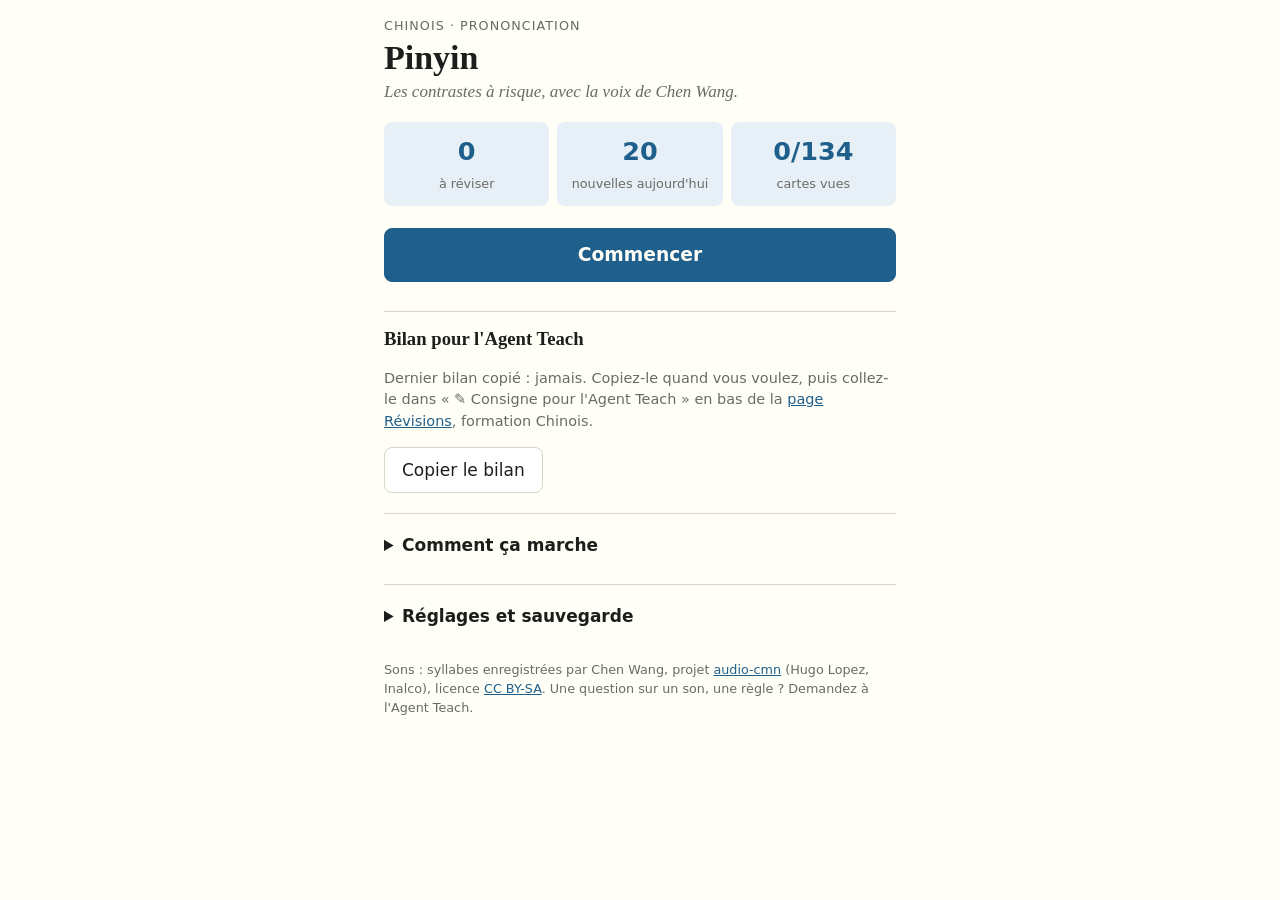
==== index.html @ 3c891494 "Page Pinyin : cartes de prononciation des contrastes à risque Production (écouter, s'enregistrer, co" ====
<!doctype html>
<html lang="fr">
<head>
  <meta charset="utf-8">
  <meta name="viewport" content="width=device-width, initial-scale=1, viewport-fit=cover">
  <title>Pinyin</title>
  <meta name="description" content="Cartes de prononciation du pinyin : écouter, s'enregistrer, comparer.">
  <meta name="theme-color" content="#1f5f8b">
  <meta name="apple-mobile-web-app-capable" content="yes">
  <meta name="mobile-web-app-capable" content="yes">
  <meta name="apple-mobile-web-app-title" content="Pinyin">
  <link rel="apple-touch-icon" href="icone-180.png">
  <link rel="manifest" href="manifest.json">
  <link rel="stylesheet" href="style.css">
</head>
<body>
<main id="zone" aria-live="polite"><p>Chargement…</p></main>
<script src="paquet.js"></script>
<script src="srs.js"></script>
<script src="ton.js"></script>
<script src="app.js"></script>
</body>
</html>
---- style.css ----
/* Page Pinyin : mêmes couleurs et polices que les formations (Dynamique atmosphere/assets/style.css),
   mise en page pensée pour un téléphone tenu d'une main. Polices système : la page doit marcher hors ligne. */

:root {
  --bg: #fffff8;
  --fg: #1d1d1b;
  --muted: #6b6b66;
  --rule: #d9d6c8;
  --accent: #1f5f8b;
  --accent-soft: #e7f0f6;
  --warm: #b4462b;
  --warm-soft: #f8ebe6;
  --ok: #2e7d4f;
  --ok-soft: #e6f3eb;
  --ko: #b23a3a;
  --ko-soft: #f7e6e6;
  --card: #ffffff;
  --serif: "Source Serif 4", Georgia, "Times New Roman", serif;
  --sans: -apple-system, "Segoe UI", system-ui, sans-serif;
}

@media (prefers-color-scheme: dark) {
  :root {
    --bg: #161614;
    --fg: #e8e6df;
    --muted: #a19f97;
    --rule: #3a3934;
    --accent: #7fb6dc;
    --accent-soft: #1b2a35;
    --warm: #e38b72;
    --warm-soft: #33221d;
    --ok: #74c493;
    --ok-soft: #18291f;
    --ko: #e88a8a;
    --ko-soft: #321c1c;
    --card: #1e1e1b;
  }
}

* { box-sizing: border-box; }
html { font-size: 17px; -webkit-text-size-adjust: 100%; }
body {
  margin: 0; background: var(--bg); color: var(--fg);
  font-family: var(--serif); line-height: 1.5; -webkit-font-smoothing: antialiased;
}
main {
  max-width: 32rem; margin: 0 auto;
  padding: calc(16px + env(safe-area-inset-top)) 16px calc(24px + env(safe-area-inset-bottom));
}
a { color: var(--accent); }

header h1 { font-size: 2rem; margin: 0; line-height: 1.1; }
.kicker { font-family: var(--sans); font-size: 0.75rem; letter-spacing: 0.08em; text-transform: uppercase; color: var(--muted); margin: 0 0 0.2rem; }
.sous-titre { color: var(--muted); font-style: italic; margin: 0.2rem 0 1rem; }
.info { font-family: var(--sans); font-size: 0.85rem; color: var(--muted); }
.alerte { font-family: var(--sans); font-size: 0.9rem; background: var(--ko-soft); color: var(--ko); padding: 0.6rem 0.8rem; border-radius: 6px; }
.ok { color: var(--ok); font-family: var(--sans); }
.ko { color: var(--ko); font-family: var(--sans); }

/* Boutons : grands, faciles à toucher */
button, .bouton {
  font-family: var(--sans); font-size: 1rem; font-weight: 500;
  padding: 0.7rem 1rem; min-height: 44px; border-radius: 8px;
  border: 1px solid var(--rule); background: var(--card); color: var(--fg);
  cursor: pointer; display: inline-block; touch-action: manipulation;
}
button:disabled { opacity: 0.55; cursor: default; }
button.principal { background: var(--accent); border-color: var(--accent); color: var(--bg); font-weight: 600; }
button.principal.enregistre { background: var(--warm); border-color: var(--warm); }
button.danger { color: var(--ko); border-color: var(--ko); }
button.lien { border: none; background: none; padding: 0.4rem 0; color: var(--muted); min-height: 0; }
main > button.principal { width: 100%; margin: 0.5rem 0; font-size: 1.1rem; padding: 0.9rem; }
input[type="number"] { font: inherit; width: 4.5rem; padding: 0.3rem; margin-left: 0.4rem; border: 1px solid var(--rule); border-radius: 6px; background: var(--card); color: var(--fg); }

/* Accueil */
.tableau { display: grid; grid-template-columns: repeat(3, 1fr); gap: 8px; margin: 0.5rem 0 0.8rem; }
.tableau div { background: var(--accent-soft); border-radius: 8px; padding: 0.6rem 0.4rem; text-align: center; }
.tableau b { display: block; font-family: var(--sans); font-size: 1.5rem; color: var(--accent); }
.tableau span { font-family: var(--sans); font-size: 0.75rem; color: var(--muted); }
.bloc { border-top: 1px solid var(--rule); margin-top: 1.2rem; padding-top: 0.8rem; }
.bloc h2 { font-size: 1.1rem; margin: 0 0 0.3rem; }
summary { font-family: var(--sans); font-weight: 600; cursor: pointer; padding: 0.3rem 0; }
details p { font-size: 0.95rem; }
textarea { width: 100%; min-height: 10rem; margin: 0.5rem 0; font: 0.8rem/1.4 ui-monospace, Menlo, Consolas, monospace; padding: 0.5rem; border: 1px solid var(--rule); border-radius: 6px; background: var(--card); color: var(--fg); }
footer { margin-top: 1.5rem; font-family: var(--sans); font-size: 0.75rem; color: var(--muted); }

/* Carte */
.haut { display: flex; justify-content: space-between; align-items: center; }
.compteur { font-family: var(--sans); font-size: 0.9rem; color: var(--muted); }
.groupe { font-family: var(--sans); font-size: 0.8rem; color: var(--muted); margin: 0.2rem 0 0.6rem; }
.pastille { background: var(--warm-soft); color: var(--warm); border-radius: 999px; padding: 0.05rem 0.5rem; font-weight: 600; }
.carte { background: var(--card); border: 1px solid var(--rule); border-radius: 12px; padding: 1rem; }
.consigne { font-family: var(--sans); font-size: 0.9rem; color: var(--muted); margin: 0 0 0.5rem; text-align: center; }
.syllabe { font-size: 4rem; text-align: center; line-height: 1.2; margin: 0.3rem 0 0.8rem; }
.actions { display: flex; flex-wrap: wrap; gap: 8px; justify-content: center; margin: 0.5rem 0; }
.actions button { flex: 1 1 auto; }
.ecoute { display: block; margin: 0.5rem auto 1rem; width: 5.5rem; height: 5.5rem; border-radius: 50%; font-size: 2rem; background: var(--accent-soft); color: var(--accent); border-color: var(--accent); }
.choix { display: grid; grid-template-columns: 1fr 1fr; gap: 10px; }
.choix button { font-family: var(--serif); font-size: 1.8rem; padding: 0.6rem; position: relative; }
.choix small, .note small { display: block; font-family: var(--sans); font-size: 0.7rem; color: var(--muted); font-weight: 400; }
.choix small { position: absolute; top: 4px; left: 8px; }
.choix button.juste { background: var(--ok-soft); border-color: var(--ok); color: var(--ok); opacity: 1; }
.choix button.faux { background: var(--ko-soft); border-color: var(--ko); color: var(--ko); opacity: 1; }
.notes { display: grid; grid-template-columns: repeat(4, 1fr); gap: 6px; margin-top: 0.8rem; }
.notes.deux { grid-template-columns: 1fr 1fr; }
.note { padding: 0.5rem 0.2rem; font-size: 0.85rem; }
.note.n1 { border-color: var(--ko); color: var(--ko); }
.note.n2 { border-color: var(--warm); color: var(--warm); }
.note.n3 { border-color: var(--ok); color: var(--ok); }
.note.n4 { border-color: var(--accent); color: var(--accent); }
.courbe-boite { margin-top: 0.6rem; }
canvas.courbe { width: 100%; height: 150px; display: block; background: var(--bg); border-radius: 8px; }
.legende { font-family: var(--sans); font-size: 0.75rem; margin: 0.2rem 0 0; display: flex; gap: 0.8rem; flex-wrap: wrap; }
.l-modele { color: var(--accent); font-weight: 600; }
.l-moi { color: var(--warm); font-weight: 600; }
.l-info { color: var(--muted); }
.fin { text-align: center; }
.fin button { display: block; width: 100%; margin-top: 0.6rem; }
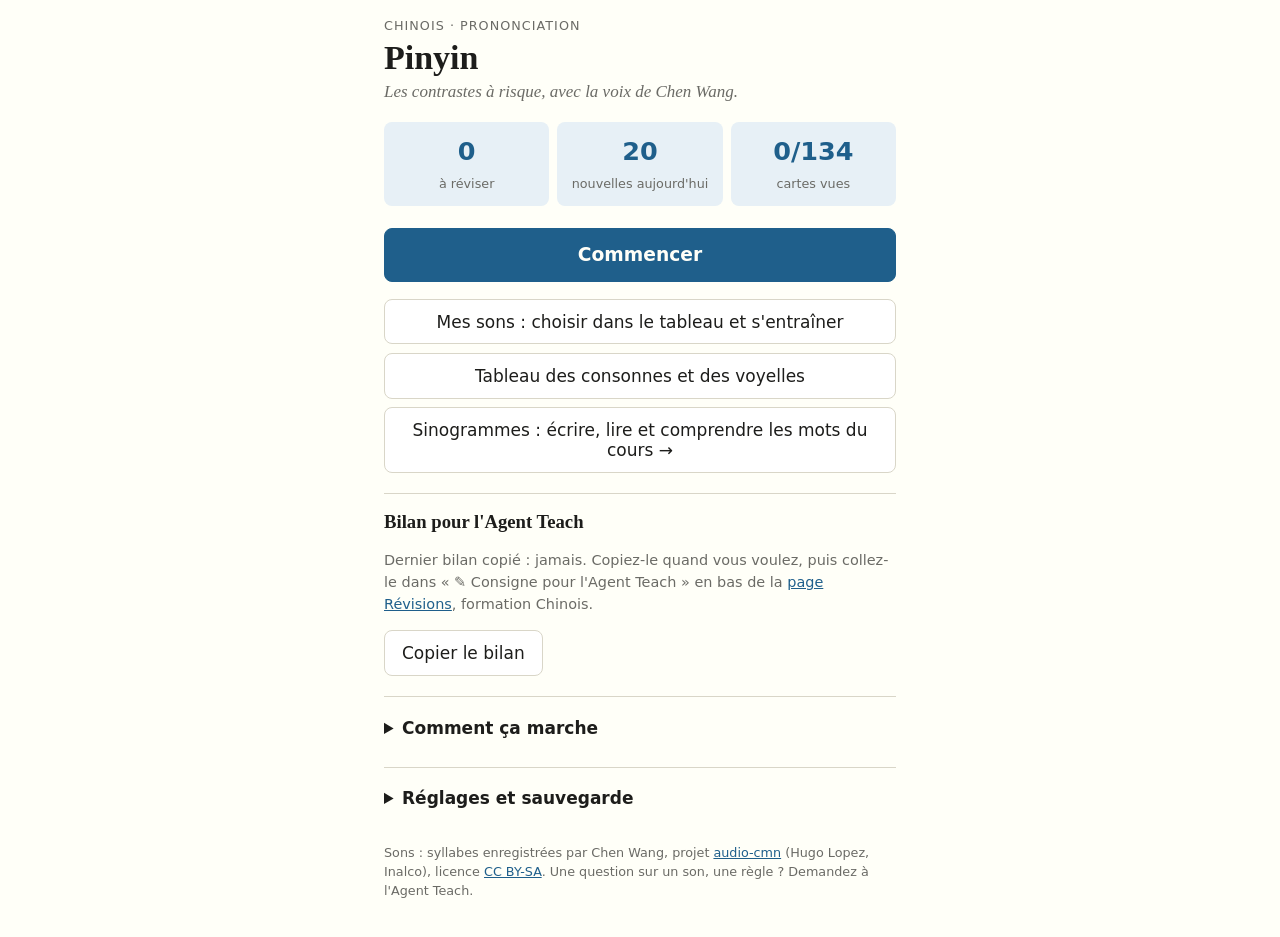
==== commit b162589a: "Sinogrammes : ma prononciation comparée au modèle, et lecture de tête Cartes de lecture : s'enregist" ====
--- a/index.html
+++ b/index.html
@@ -18,6 +18,7 @@
 <script src="paquet.js"></script>
 <script src="srs.js"></script>
 <script src="ton.js"></script>
+<script src="voix.js"></script>
 <script src="app.js"></script>
 </body>
 </html>
--- a/style.css
+++ b/style.css
@@ -15,6 +15,7 @@
   --ko: #b23a3a;
   --ko-soft: #f7e6e6;
   --card: #ffffff;
+  --violet: #7a4a9e;
   --serif: "Source Serif 4", Georgia, "Times New Roman", serif;
   --sans: -apple-system, "Segoe UI", system-ui, sans-serif;
 }
@@ -34,6 +35,7 @@
     --ko: #e88a8a;
     --ko-soft: #321c1c;
     --card: #1e1e1b;
+    --violet: #c4a3e3;
   }
 }
 
@@ -65,6 +67,7 @@
   cursor: pointer; display: inline-block; touch-action: manipulation;
 }
 button:disabled { opacity: 0.55; cursor: default; }
+[hidden] { display: none !important; } /* sinon display: inline-block l'emporte sur hidden */
 button.principal { background: var(--accent); border-color: var(--accent); color: var(--bg); font-weight: 600; }
 button.principal.enregistre { background: var(--warm); border-color: var(--warm); }
 button.danger { color: var(--ko); border-color: var(--ko); }
@@ -114,5 +117,31 @@
 .l-modele { color: var(--accent); font-weight: 600; }
 .l-moi { color: var(--warm); font-weight: 600; }
 .l-info { color: var(--muted); }
+/* Tableau des sons : une colonne par manière (consonnes) ou par médiane (voyelles) */
+button.large { display: block; width: 100%; margin: 0.5rem 0; }
+.sons { display: grid; grid-template-columns: repeat(var(--n), 1fr); gap: 5px; margin: 0.6rem 0; }
+.sons-col { font-family: var(--sans); font-size: 0.68rem; color: var(--muted); text-align: center; align-self: end; line-height: 1.2; }
+.sons-ligne { grid-column: 1 / -1; font-family: var(--sans); font-size: 0.75rem; color: var(--muted); margin: 0.5rem 0 0; }
+.sons button { padding: 0.35rem 0.1rem; min-height: 52px; text-align: center; }
+.sons button b { display: block; font-family: var(--serif); font-size: 1.3rem; line-height: 1.2; }
+.sons button small { display: block; font-family: var(--serif); font-size: 0.8rem; color: var(--muted); font-weight: 400; }
+/* Graphie après une consonne (iou → -iu) ou après j, q, x (ü → -u) ; mêmes couleurs dans la note sous le tableau */
+.apres-consonne { color: var(--warm); }
+.apres-jqx { color: var(--violet); }
+.sons button small span { white-space: nowrap; }
+.sons button.joue { background: var(--accent-soft); border-color: var(--accent); }
+.sons button.joue b { color: var(--accent); }
+/* Mes sons : cases cochées, barre d'action collée en bas de l'écran */
+.sons button.choisi { background: var(--accent-soft); border: 2px solid var(--accent); }
+.sons button.choisi b { color: var(--accent); }
+.barre-choix {
+  position: sticky; bottom: 0; display: flex; gap: 8px; align-items: center; justify-content: space-between;
+  background: var(--bg); border-top: 1px solid var(--rule); margin-top: 1rem;
+  padding: 0.6rem 0 calc(0.6rem + env(safe-area-inset-bottom));
+}
+.barre-choix .principal { flex: 1; }
+.vide { border: 1px dashed var(--rule); border-radius: 8px; opacity: 0.5; }
+.bloc ul { padding-left: 1.1rem; margin: 0.4rem 0 0; }
+.bloc li { margin: 0.25rem 0; }
 .fin { text-align: center; }
 .fin button { display: block; width: 100%; margin-top: 0.6rem; }
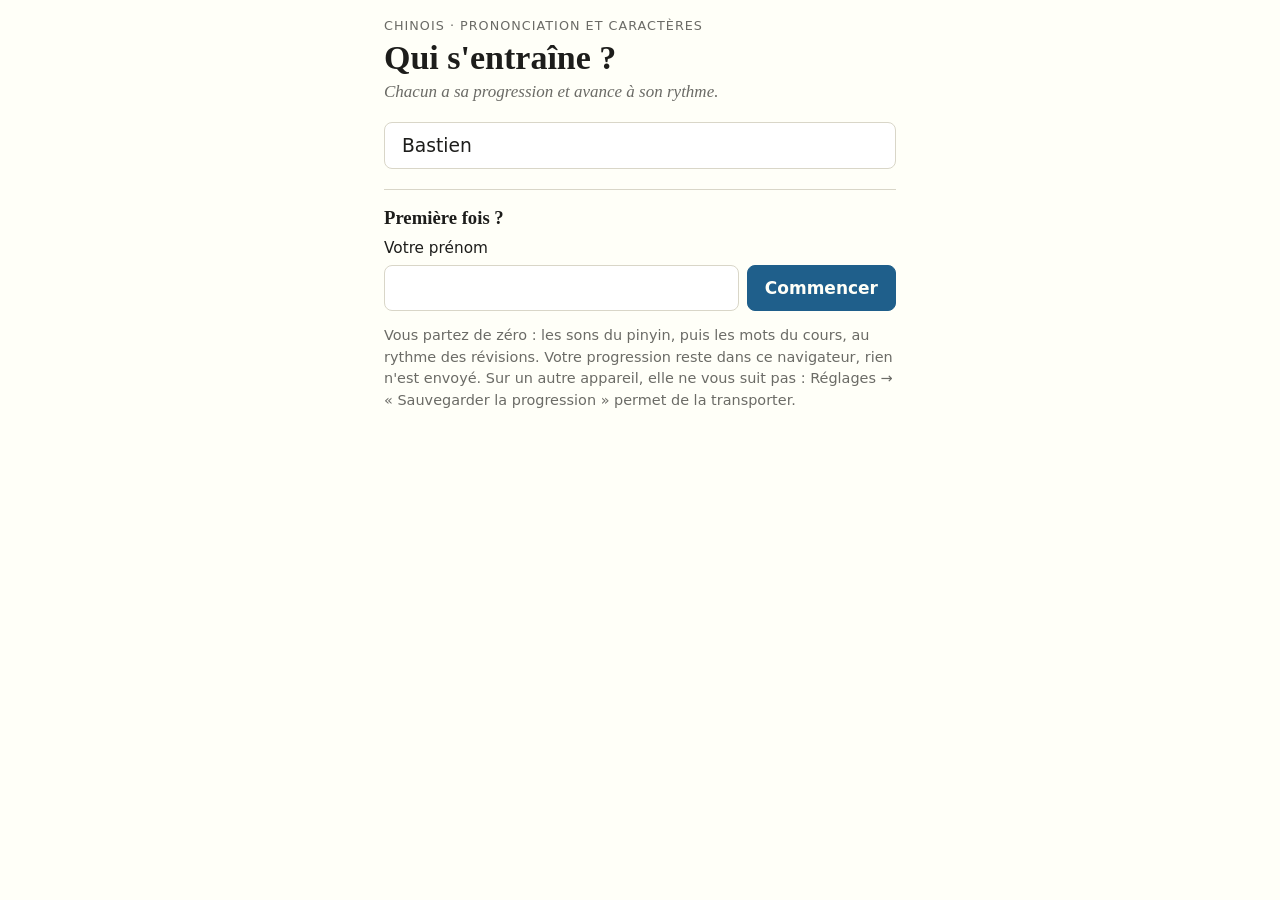
==== commit 32029db4: "Site unifié et profils d'élèves : chacun son prénom et sa progression Co-Authored-By: Claude Opus 5." ====
--- a/index.html
+++ b/index.html
@@ -3,12 +3,12 @@
 <head>
   <meta charset="utf-8">
   <meta name="viewport" content="width=device-width, initial-scale=1, viewport-fit=cover">
-  <title>Pinyin</title>
-  <meta name="description" content="Cartes de prononciation du pinyin : écouter, s'enregistrer, comparer.">
+  <title>Chinois · Pinyin</title>
+  <meta name="description" content="Chinois pour les élèves du cours : la prononciation du pinyin et les caractères des mots du cours, chacun à son rythme.">
   <meta name="theme-color" content="#1f5f8b">
   <meta name="apple-mobile-web-app-capable" content="yes">
   <meta name="mobile-web-app-capable" content="yes">
-  <meta name="apple-mobile-web-app-title" content="Pinyin">
+  <meta name="apple-mobile-web-app-title" content="Chinois">
   <link rel="apple-touch-icon" href="icone-180.png">
   <link rel="manifest" href="manifest.json">
   <link rel="stylesheet" href="style.css">
@@ -17,6 +17,7 @@
 <main id="zone" aria-live="polite"><p>Chargement…</p></main>
 <script src="paquet.js"></script>
 <script src="srs.js"></script>
+<script src="profil.js"></script>
 <script src="ton.js"></script>
 <script src="voix.js"></script>
 <script src="app.js"></script>
--- a/style.css
+++ b/style.css
@@ -145,3 +145,23 @@
 .bloc li { margin: 0.25rem 0; }
 .fin { text-align: center; }
 .fin button { display: block; width: 100%; margin-top: 0.6rem; }
+/* Barre du site, commune aux deux pages : le profil, puis les deux sections */
+.profil-ligne { display: flex; justify-content: space-between; align-items: center; gap: 8px; font-family: var(--sans); font-size: 0.85rem; color: var(--muted); }
+.profil-ligne .lien { font-size: inherit; }
+.profil-ligne span { font-weight: 600; color: var(--fg); overflow: hidden; text-overflow: ellipsis; white-space: nowrap; }
+nav.site { display: grid; grid-template-columns: 1fr 1fr; gap: 6px; margin: 0.3rem 0 1rem; font-family: var(--sans); }
+nav.site a {
+  display: flex; justify-content: center; align-items: center; gap: 0.4em; min-height: 44px; padding: 0.4rem;
+  border: 1px solid var(--rule); border-radius: 8px; background: var(--card); color: var(--fg); text-decoration: none; font-weight: 500;
+}
+nav.site a.actif { background: var(--accent); border-color: var(--accent); color: var(--bg); font-weight: 600; }
+.badge { min-width: 1.5em; padding: 0 0.4em; border-radius: 999px; background: var(--warm); color: var(--bg); font-size: 0.75rem; font-weight: 600; text-align: center; }
+/* Écran « Qui s'entraîne ? » */
+.profils { display: grid; gap: 8px; margin: 0.5rem 0; }
+.profils button { width: 100%; text-align: left; font-size: 1.1rem; }
+.profils button.actif { border: 2px solid var(--accent); background: var(--accent-soft); }
+.profils button small { display: block; font-size: 0.75rem; font-weight: 400; color: var(--muted); }
+.profils button.danger { font-size: 0.95rem; }
+#nouveau label { display: block; font-family: var(--sans); font-size: 0.9rem; margin-bottom: 0.3rem; }
+.nouveau { display: flex; gap: 8px; }
+.nouveau input { flex: 1; min-width: 0; font: inherit; font-size: 1.05rem; padding: 0.5rem 0.6rem; border: 1px solid var(--rule); border-radius: 8px; background: var(--card); color: var(--fg); }
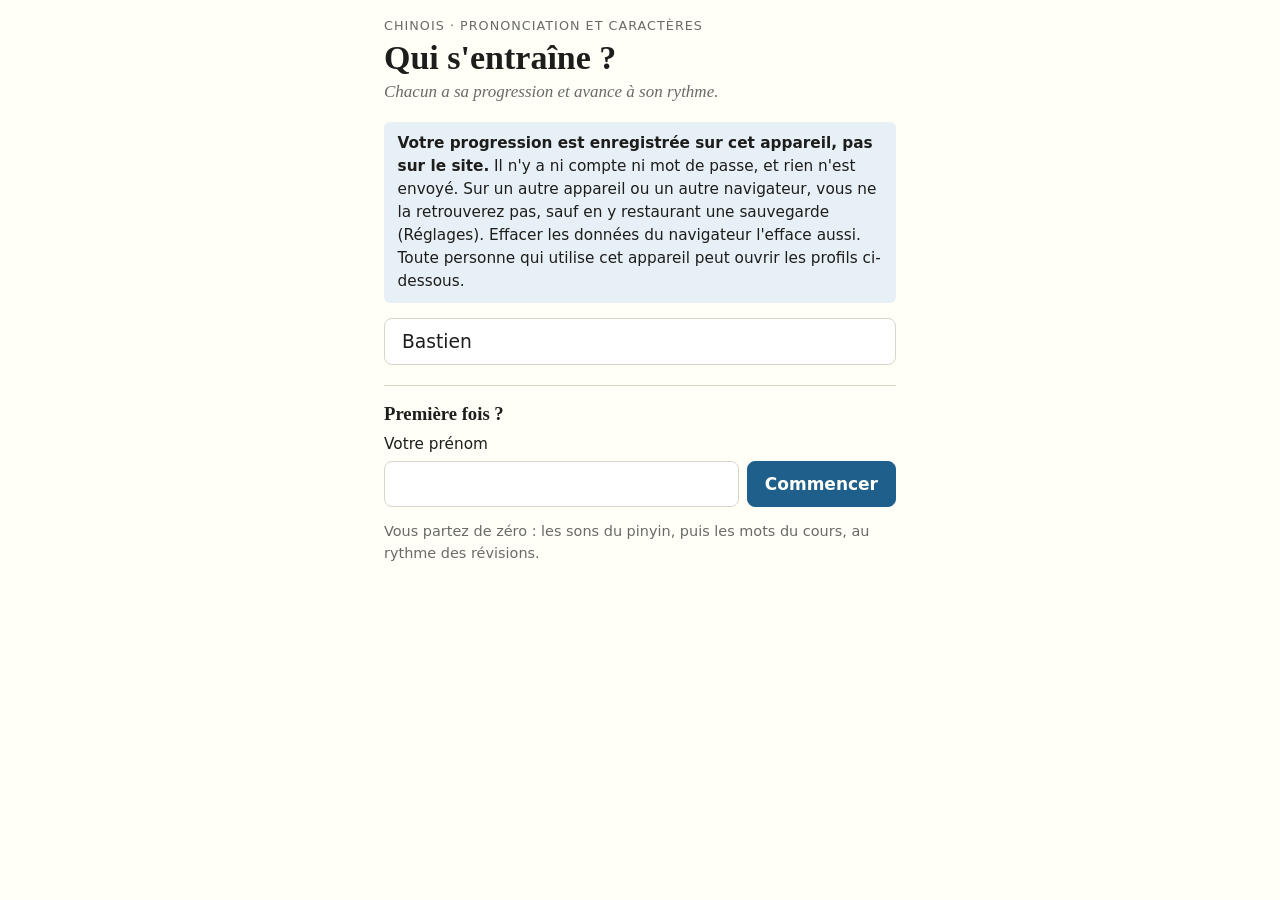
==== commit b9c12c18: "Aucune progression perdue aux mises à jour ; écran « Retrouver mon niveau » Les cartes retirées du p" ====
--- a/index.html
+++ b/index.html
@@ -18,6 +18,7 @@
 <script src="paquet.js"></script>
 <script src="srs.js"></script>
 <script src="profil.js"></script>
+<script src="niveau.js"></script>
 <script src="ton.js"></script>
 <script src="voix.js"></script>
 <script src="app.js"></script>
--- a/style.css
+++ b/style.css
@@ -157,6 +157,7 @@
 nav.site a.actif { background: var(--accent); border-color: var(--accent); color: var(--bg); font-weight: 600; }
 .badge { min-width: 1.5em; padding: 0 0.4em; border-radius: 999px; background: var(--warm); color: var(--bg); font-size: 0.75rem; font-weight: 600; text-align: center; }
 /* Écran « Qui s'entraîne ? » */
+.stockage { font-family: var(--sans); font-size: 0.9rem; background: var(--accent-soft); padding: 0.6rem 0.8rem; border-radius: 6px; }
 .profils { display: grid; gap: 8px; margin: 0.5rem 0; }
 .profils button { width: 100%; text-align: left; font-size: 1.1rem; }
 .profils button.actif { border: 2px solid var(--accent); background: var(--accent-soft); }
@@ -165,3 +166,11 @@
 #nouveau label { display: block; font-family: var(--sans); font-size: 0.9rem; margin-bottom: 0.3rem; }
 .nouveau { display: flex; gap: 8px; }
 .nouveau input { flex: 1; min-width: 0; font: inherit; font-size: 1.05rem; padding: 0.5rem 0.6rem; border: 1px solid var(--rule); border-radius: 8px; background: var(--card); color: var(--fg); }
+
+/* Retrouver mon niveau (niveau.js) : un élément par ligne, son niveau à droite */
+.niveaux ul { list-style: none; padding: 0; margin: 0.4rem 0 0; }
+.niveaux li { display: flex; align-items: center; justify-content: space-between; gap: 0.6rem; padding: 0.35rem 0; border-bottom: 1px solid var(--rule); margin: 0; }
+.niveaux .element { flex: 1; min-width: 0; }
+.niveaux .element small { color: var(--muted); font-family: var(--sans); }
+.niveaux select { font: inherit; font-size: 0.9rem; padding: 0.3rem; max-width: 52%; }
+.niveaux .tout { margin: 0.2rem 0 0.4rem; font-size: 0.9rem; }
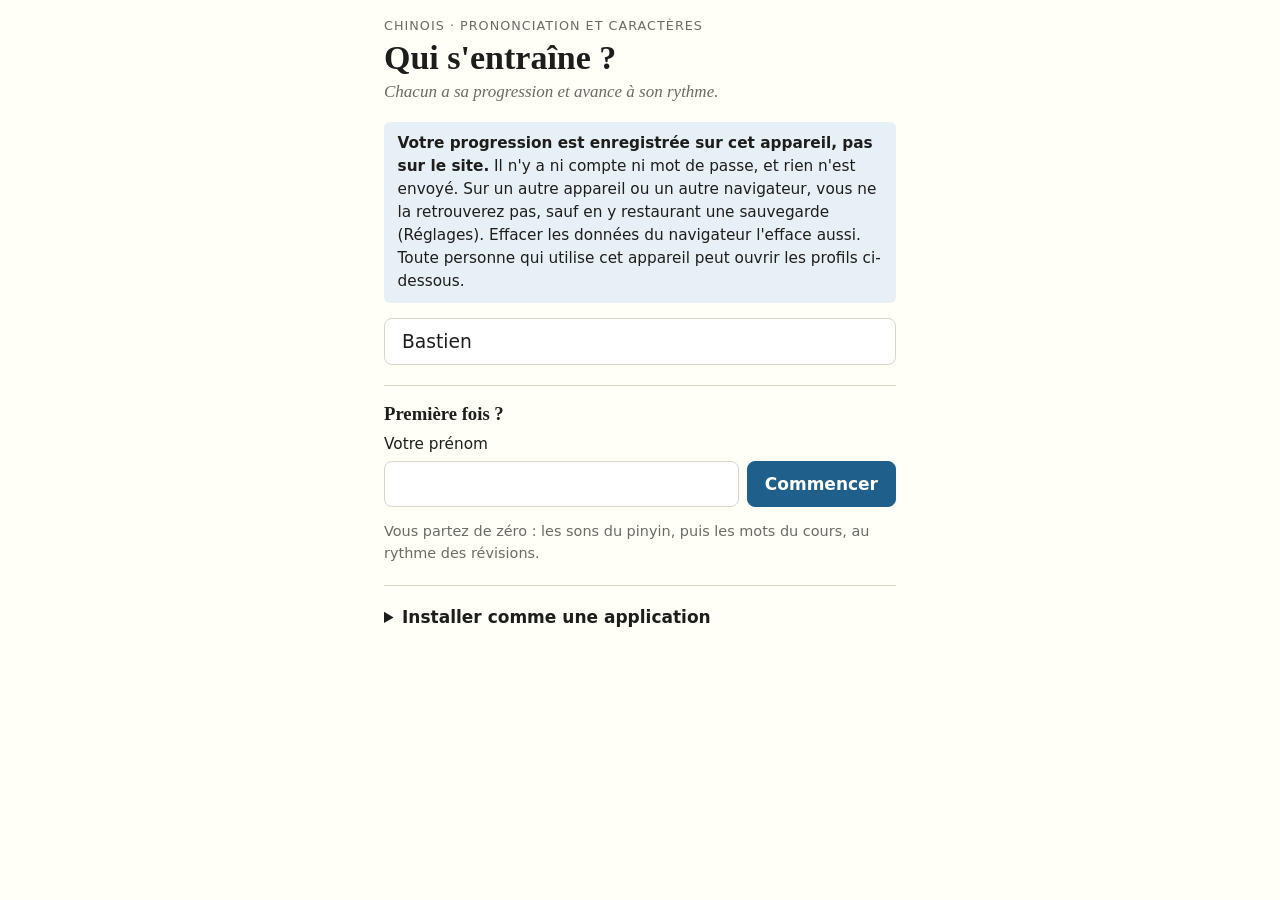
==== commit 60aa7394: "Accueil : onglets Caractères puis Prononciation, lien « Leçons → » distinct ; tuiles non cliquables " ====
--- a/index.html
+++ b/index.html
@@ -18,7 +18,6 @@
 <script src="paquet.js"></script>
 <script src="srs.js"></script>
 <script src="profil.js"></script>
-<script src="niveau.js"></script>
 <script src="ton.js"></script>
 <script src="voix.js"></script>
 <script src="app.js"></script>
--- a/style.css
+++ b/style.css
@@ -71,7 +71,15 @@
 button.principal { background: var(--accent); border-color: var(--accent); color: var(--bg); font-weight: 600; }
 button.principal.enregistre { background: var(--warm); border-color: var(--warm); }
 button.danger { color: var(--ko); border-color: var(--ko); }
-button.lien { border: none; background: none; padding: 0.4rem 0; color: var(--muted); min-height: 0; }
+/* Bouton-lien : couleur des liens, pour qu'on voie qu'il se touche ; souligné au milieu d'une phrase */
+button.lien { border: none; background: none; padding: 0.4rem 0; color: var(--accent); min-height: 0; }
+p button.lien { font-size: inherit; padding: 0; text-decoration: underline; text-underline-offset: 2px; }
+/* Accueil sans progression : reprendre là où l'on en était */
+.reprise { background: var(--accent-soft); border-radius: 8px; padding: 0.7rem 0.8rem; margin: 0.8rem 0; }
+.reprise p { margin: 0 0 0.5rem; font-family: var(--sans); }
+.reprise .boutons { display: flex; flex-wrap: wrap; gap: 8px; }
+.reprise .boutons > * { flex: 1 1 12rem; text-align: center; }
+.reprise .info { margin: 0.5rem 0 0; }
 main > button.principal { width: 100%; margin: 0.5rem 0; font-size: 1.1rem; padding: 0.9rem; }
 input[type="number"] { font: inherit; width: 4.5rem; padding: 0.3rem; margin-left: 0.4rem; border: 1px solid var(--rule); border-radius: 6px; background: var(--card); color: var(--fg); }
 
@@ -90,6 +98,13 @@
 /* Carte */
 .haut { display: flex; justify-content: space-between; align-items: center; }
 .compteur { font-family: var(--sans); font-size: 0.9rem; color: var(--muted); }
+.reste { font-family: var(--sans); font-size: 0.8rem; color: var(--muted); margin: 0.1rem 0 0; }
+.reste b { color: var(--accent); }
+/* Carte passée : bandeau avec « Annuler » */
+.bandeau { display: flex; align-items: center; justify-content: space-between; gap: 8px; font-family: var(--sans); font-size: 0.85rem;
+  background: var(--accent-soft); border-radius: 8px; padding: 0.2rem 0.4rem 0.2rem 0.8rem; margin: 0 0 0.6rem; }
+/* Retrouver mon niveau : recherche */
+.cherche { width: 100%; font: inherit; font-family: var(--sans); padding: 0.6rem; margin: 0.4rem 0; border: 1px solid var(--rule); border-radius: 8px; background: var(--card); color: var(--fg); }
 .groupe { font-family: var(--sans); font-size: 0.8rem; color: var(--muted); margin: 0.2rem 0 0.6rem; }
 .pastille { background: var(--warm-soft); color: var(--warm); border-radius: 999px; padding: 0.05rem 0.5rem; font-weight: 600; }
 .carte { background: var(--card); border: 1px solid var(--rule); border-radius: 12px; padding: 1rem; }
@@ -141,20 +156,26 @@
 }
 .barre-choix .principal { flex: 1; }
 .vide { border: 1px dashed var(--rule); border-radius: 8px; opacity: 0.5; }
-.bloc ul { padding-left: 1.1rem; margin: 0.4rem 0 0; }
+.bloc ul, .bloc ol { padding-left: 1.1rem; margin: 0.4rem 0 0; }
 .bloc li { margin: 0.25rem 0; }
+.appli details { margin: 0.4rem 0; }
+.appli details > :not(summary) { margin-left: 0.2rem; }
+.appli .installer { margin: 0.3rem 0 0.5rem; }
 .fin { text-align: center; }
 .fin button { display: block; width: 100%; margin-top: 0.6rem; }
 /* Barre du site, commune aux deux pages : le profil, puis les deux sections */
 .profil-ligne { display: flex; justify-content: space-between; align-items: center; gap: 8px; font-family: var(--sans); font-size: 0.85rem; color: var(--muted); }
 .profil-ligne .lien { font-size: inherit; }
 .profil-ligne span { font-weight: 600; color: var(--fg); overflow: hidden; text-overflow: ellipsis; white-space: nowrap; }
-nav.site { display: grid; grid-template-columns: 1fr 1fr; gap: 6px; margin: 0.3rem 0 1rem; font-family: var(--sans); }
+nav.site { display: grid; grid-template-columns: 1fr 1fr auto; gap: 6px; margin: 0.3rem 0 1rem; font-family: var(--sans); }
 nav.site a {
   display: flex; justify-content: center; align-items: center; gap: 0.4em; min-height: 44px; padding: 0.4rem;
   border: 1px solid var(--rule); border-radius: 8px; background: var(--card); color: var(--fg); text-decoration: none; font-weight: 500;
 }
 nav.site a.actif { background: var(--accent); border-color: var(--accent); color: var(--bg); font-weight: 600; }
+/* Leçons : pas un onglet de l'appli mais un lien vers des pages à lire, donc sans cadre, souligné, avec une flèche */
+nav.site a.vers-lecons { border-color: transparent; background: none; color: var(--accent); text-decoration: underline;
+  text-underline-offset: 3px; padding: 0.4rem 0.2rem 0.4rem 0.6rem; border-left: 1px solid var(--rule); border-radius: 0; }
 .badge { min-width: 1.5em; padding: 0 0.4em; border-radius: 999px; background: var(--warm); color: var(--bg); font-size: 0.75rem; font-weight: 600; text-align: center; }
 /* Écran « Qui s'entraîne ? » */
 .stockage { font-family: var(--sans); font-size: 0.9rem; background: var(--accent-soft); padding: 0.6rem 0.8rem; border-radius: 6px; }
